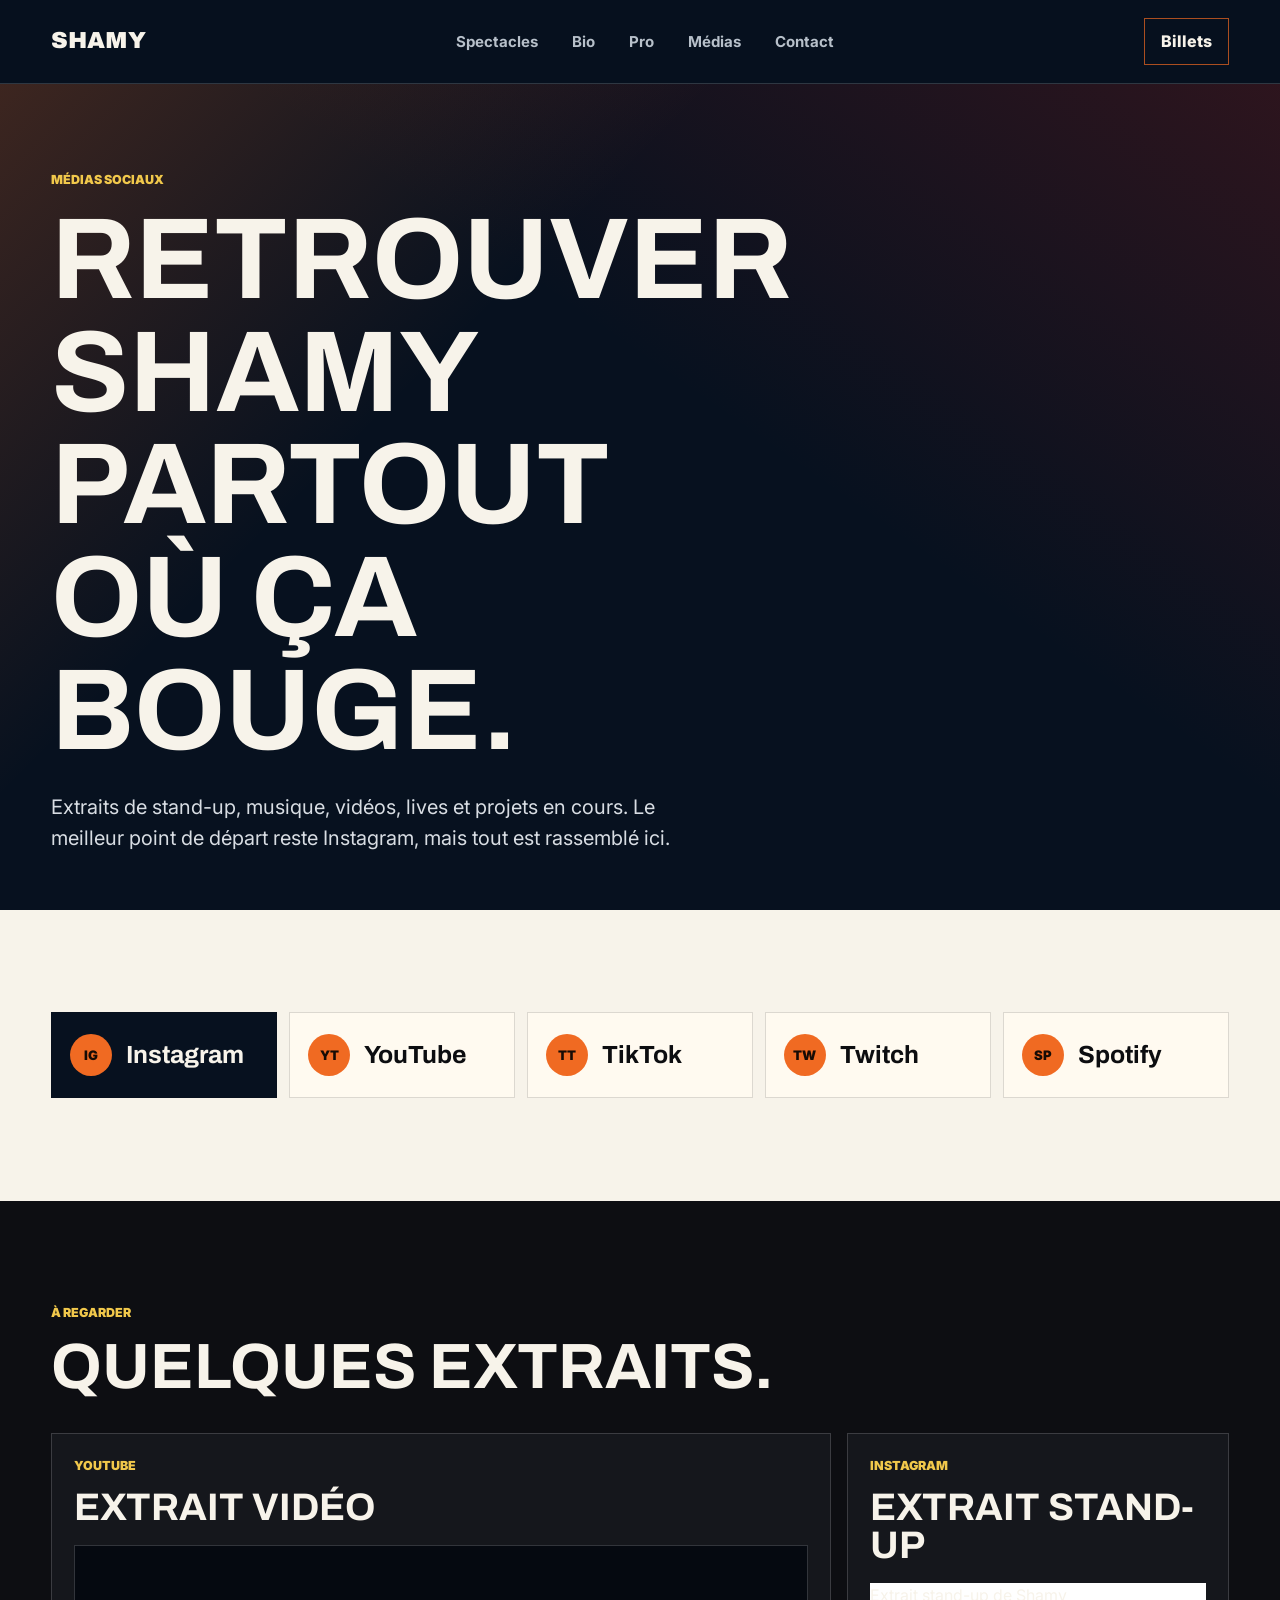
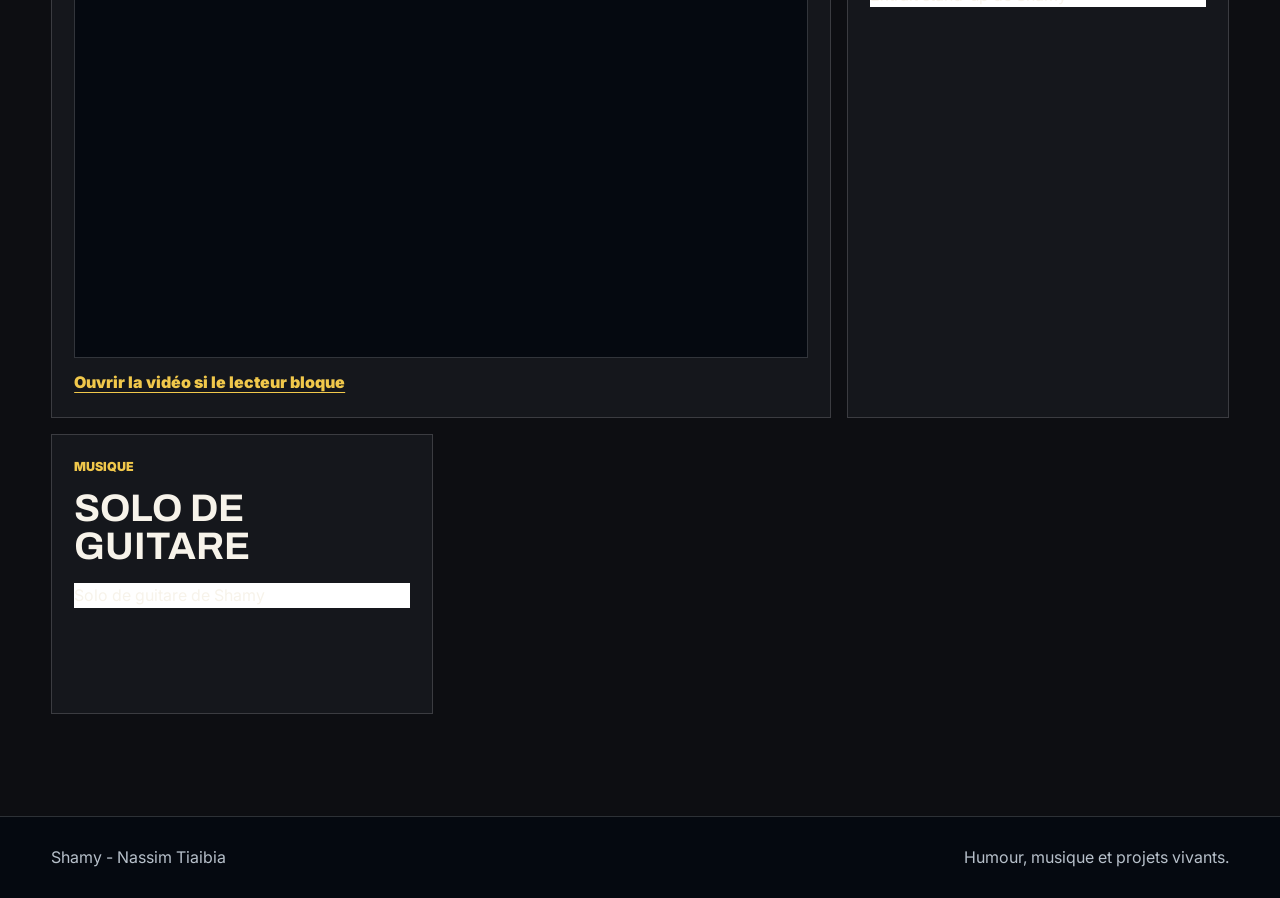
==== medias.html @ 65a9c9ff "Add files via upload" ====
<!doctype html>
<html lang="fr">
  <head>
    <meta charset="utf-8">
    <meta name="viewport" content="width=device-width, initial-scale=1">
    <title>Médias | Shamy</title>
    <meta
      name="description"
      content="Liens médias de Shamy : Instagram, YouTube, TikTok, Twitch, Spotify et extraits."
    >
    <link rel="preconnect" href="https://fonts.googleapis.com">
    <link rel="preconnect" href="https://fonts.gstatic.com" crossorigin>
    <link
      href="https://fonts.googleapis.com/css2?family=Archivo:wght@500;700;800;900&family=Inter:wght@400;500;600;700&display=swap"
      rel="stylesheet"
    >
    <link rel="stylesheet" href="styles.css">
  </head>
  <body>
    <header class="site-header">
      <a class="brand" href="index.html" aria-label="Retour à l'accueil">Shamy</a>
      <nav class="main-nav" aria-label="Navigation principale">
        <a href="index.html#spectacles">Spectacles</a>
        <a href="index.html#bio">Bio</a>
        <a href="pro.html">Pro</a>
        <a href="medias.html">Médias</a>
        <a href="index.html#contact">Contact</a>
      </nav>
      <a class="header-cta" href="https://lepointdevente.com/billets/broufissionnel?lang=fr">Billets</a>
    </header>

    <main>
      <section class="media-hero section-band">
        <div class="hero-copy">
          <p class="eyebrow">Médias sociaux</p>
          <h1>Retrouver Shamy partout où ça bouge.</h1>
          <p class="hero-text">
            Extraits de stand-up, musique, vidéos, lives et projets en cours. Le meilleur point de départ
            reste Instagram, mais tout est rassemblé ici.
          </p>
        </div>
      </section>

      <section class="section section-links">
        <div class="social-directory">
          <a class="social-card primary-social" href="https://www.instagram.com/shamynt_/" aria-label="Instagram de Shamy">
            <span class="social-icon">IG</span>
            <strong>Instagram</strong>
          </a>
          <a class="social-card" href="https://www.youtube.com/@shamytv1228" aria-label="YouTube de Shamy">
            <span class="social-icon">YT</span>
            <strong>YouTube</strong>
          </a>
          <a class="social-card" href="https://www.tiktok.com/@shamynt_" aria-label="TikTok de Shamy">
            <span class="social-icon">TT</span>
            <strong>TikTok</strong>
          </a>
          <a class="social-card" href="https://www.twitch.tv/Shamytv" aria-label="Twitch de Shamy">
            <span class="social-icon">TW</span>
            <strong>Twitch</strong>
          </a>
          <a class="social-card" href="https://open.spotify.com/search/Shamy%20N%20Where%20It%20All%20Begins" aria-label="Spotify de Shamy N">
            <span class="social-icon">SP</span>
            <strong>Spotify</strong>
          </a>
        </div>
      </section>

      <section class="section section-media">
        <div class="section-heading">
          <p class="eyebrow">À regarder</p>
          <h2>Quelques extraits.</h2>
        </div>
        <div class="media-grid">
          <article class="media-card media-card-large">
            <span class="media-type">YouTube</span>
            <h3>Extrait vidéo</h3>
            <div class="video-frame">
              <iframe
                src="https://www.youtube-nocookie.com/embed/VKzkAfLOxN0?rel=0"
                title="Extrait vidéo de Shamy"
                loading="lazy"
                referrerpolicy="strict-origin-when-cross-origin"
                allow="accelerometer; autoplay; clipboard-write; encrypted-media; gyroscope; picture-in-picture; web-share"
                allowfullscreen
              ></iframe>
            </div>
            <a class="media-fallback" href="https://www.youtube.com/watch?v=VKzkAfLOxN0">Ouvrir la vidéo si le lecteur bloque</a>
          </article>
          <article class="media-card">
            <span class="media-type">Instagram</span>
            <h3>Extrait stand-up</h3>
            <blockquote
              class="instagram-media"
              data-instgrm-permalink="https://www.instagram.com/p/DWj_fCjkczj/"
              data-instgrm-version="14"
            >
              <a href="https://www.instagram.com/p/DWj_fCjkczj/">Extrait stand-up de Shamy</a>
            </blockquote>
          </article>
          <article class="media-card">
            <span class="media-type">Musique</span>
            <h3>Solo de guitare</h3>
            <blockquote
              class="instagram-media"
              data-instgrm-permalink="https://www.instagram.com/p/ChflU3IAAlZ/"
              data-instgrm-version="14"
            >
              <a href="https://www.instagram.com/p/ChflU3IAAlZ/">Solo de guitare de Shamy</a>
            </blockquote>
          </article>
        </div>
      </section>
    </main>

    <footer class="site-footer">
      <p>Shamy - Nassim Tiaibia</p>
      <p>Humour, musique et projets vivants.</p>
    </footer>
    <script src="script.js"></script>
    <script async src="https://www.instagram.com/embed.js"></script>
  </body>
</html>
---- styles.css ----
:root {
  --night: #07111f;
  --ink: #0c0d10;
  --paper: #f7f3ea;
  --muted: #b7c0ca;
  --blue: #12345a;
  --orange: #f06a22;
  --red: #c52318;
  --gold: #f1c84b;
  --line: rgba(255, 255, 255, 0.16);
  --shadow: 0 24px 70px rgba(0, 0, 0, 0.34);
}

* {
  box-sizing: border-box;
}

html {
  scroll-behavior: smooth;
}

body {
  margin: 0;
  background: var(--night);
  color: var(--paper);
  font-family: "Inter", Arial, sans-serif;
  line-height: 1.55;
}

img {
  display: block;
  max-width: 100%;
}

a {
  color: inherit;
  text-decoration: none;
}

.site-header {
  position: sticky;
  top: 0;
  z-index: 20;
  display: grid;
  grid-template-columns: auto 1fr auto;
  gap: 24px;
  align-items: center;
  padding: 18px clamp(18px, 4vw, 56px);
  background: rgba(7, 17, 31, 0.9);
  border-bottom: 1px solid var(--line);
  backdrop-filter: blur(18px);
}

.brand,
h1,
h2,
h3 {
  font-family: "Archivo", Impact, sans-serif;
  line-height: 0.98;
}

.brand {
  color: var(--paper);
  font-size: 1.45rem;
  font-weight: 900;
  text-transform: uppercase;
}

.main-nav {
  display: flex;
  justify-content: center;
  gap: clamp(14px, 3vw, 34px);
  color: var(--muted);
  font-size: 0.94rem;
  font-weight: 700;
}

.main-nav a,
.social-links a {
  transition: color 180ms ease, transform 180ms ease;
}

.main-nav a:hover,
.social-links a:hover {
  color: var(--gold);
}

.header-cta {
  padding: 10px 16px;
  border: 1px solid rgba(240, 106, 34, 0.7);
  color: var(--paper);
  font-weight: 800;
}

.section-band {
  min-height: calc(100vh - 74px);
  padding: clamp(34px, 6vw, 86px) clamp(18px, 4vw, 56px) 46px;
}

.hero {
  display: grid;
  grid-template-columns: minmax(0, 0.9fr) minmax(340px, 1.1fr);
  gap: clamp(28px, 5vw, 70px);
  align-items: center;
  background:
    linear-gradient(135deg, rgba(197, 35, 24, 0.18), transparent 34%),
    linear-gradient(215deg, rgba(240, 106, 34, 0.22), transparent 42%),
    var(--night);
}

.pro-hero {
  display: grid;
  align-items: center;
  background:
    linear-gradient(135deg, rgba(197, 35, 24, 0.22), transparent 34%),
    linear-gradient(215deg, rgba(18, 52, 90, 0.64), transparent 46%),
    var(--night);
}

.media-hero {
  display: grid;
  align-items: center;
  background:
    linear-gradient(135deg, rgba(240, 106, 34, 0.23), transparent 34%),
    linear-gradient(215deg, rgba(197, 35, 24, 0.2), transparent 42%),
    var(--night);
}

.hero-copy {
  max-width: 690px;
}

.eyebrow,
.tag,
.media-type {
  margin: 0 0 14px;
  color: var(--gold);
  font-size: 0.78rem;
  font-weight: 900;
  text-transform: uppercase;
}

h1 {
  max-width: 820px;
  margin: 0;
  font-size: clamp(3.5rem, 9vw, 8.8rem);
  text-transform: uppercase;
}

.hero-text {
  max-width: 650px;
  margin: 24px 0 0;
  color: #d8dde3;
  font-size: clamp(1.02rem, 1.8vw, 1.25rem);
}

.hero-actions {
  display: flex;
  flex-wrap: wrap;
  gap: 14px;
  margin-top: 30px;
}

.button {
  display: inline-flex;
  min-height: 48px;
  align-items: center;
  justify-content: center;
  padding: 13px 18px;
  border: 1px solid transparent;
  border-radius: 6px;
  font-weight: 900;
  transition: transform 180ms ease, background 180ms ease, border-color 180ms ease;
}

.button:hover,
.header-cta:hover {
  transform: translateY(-2px);
}

.button:disabled {
  cursor: wait;
  opacity: 0.72;
  transform: none;
}

.button-primary {
  background: var(--orange);
  color: #160b05;
}

.button-primary:hover {
  background: #ff8337;
}

.button-secondary {
  border-color: rgba(255, 255, 255, 0.32);
  color: var(--paper);
}

.button-secondary:hover {
  border-color: var(--gold);
}

.hero-media {
  position: relative;
  min-height: 390px;
  overflow: hidden;
  border: 1px solid var(--line);
  box-shadow: var(--shadow);
}

.hero-media img {
  width: 100%;
  height: 100%;
  min-height: 390px;
  object-fit: cover;
}

.event-chip {
  position: absolute;
  right: 18px;
  bottom: 18px;
  width: min(250px, calc(100% - 36px));
  padding: 18px;
  background: rgba(7, 17, 31, 0.92);
  border: 1px solid rgba(255, 255, 255, 0.2);
}

.event-chip span {
  display: block;
  color: var(--gold);
  font-size: 0.82rem;
  font-weight: 900;
  text-transform: uppercase;
}

.event-chip strong {
  display: block;
  margin-top: 5px;
  font-family: "Archivo", Impact, sans-serif;
  font-size: 1.8rem;
  text-transform: uppercase;
}

.section {
  padding: clamp(58px, 8vw, 112px) clamp(18px, 4vw, 56px);
}

.section-heading {
  max-width: 760px;
  margin-bottom: 34px;
}

h2 {
  margin: 0;
  font-size: clamp(2.4rem, 5vw, 5rem);
  text-transform: uppercase;
}

h3 {
  margin: 0;
  font-size: clamp(1.55rem, 3vw, 2.5rem);
  text-transform: uppercase;
}

.section-events {
  background: var(--paper);
  color: var(--ink);
}

.section-events .eyebrow,
.section-events .tag {
  color: var(--red);
}

.event-feature {
  display: grid;
  grid-template-columns: minmax(260px, 420px) minmax(0, 1fr);
  gap: clamp(24px, 5vw, 70px);
  align-items: center;
}

.poster-frame {
  overflow: hidden;
  border: 1px solid rgba(12, 13, 16, 0.16);
  box-shadow: 18px 18px 0 var(--gold);
}

.poster-frame img {
  width: 100%;
  aspect-ratio: 4 / 5;
  object-fit: cover;
}

.event-details {
  max-width: 770px;
}

.event-details p {
  color: #34383d;
  font-size: 1.05rem;
}

.event-facts {
  display: grid;
  grid-template-columns: repeat(3, minmax(0, 1fr));
  gap: 12px;
  margin: 26px 0;
}

.event-facts div,
.secondary-events article,
.media-card,
.contact-panel {
  border: 1px solid rgba(255, 255, 255, 0.16);
}

.event-facts div {
  min-height: 102px;
  padding: 16px;
  background: #fffaf0;
  border-color: rgba(12, 13, 16, 0.13);
}

dt {
  color: var(--red);
  font-size: 0.75rem;
  font-weight: 900;
  text-transform: uppercase;
}

dd {
  margin: 6px 0 0;
  font-weight: 900;
}

.secondary-events {
  display: grid;
  grid-template-columns: repeat(2, minmax(0, 1fr));
  gap: 18px;
  margin-top: 42px;
}

.secondary-events.single-event {
  grid-template-columns: minmax(0, 0.72fr);
}

.secondary-events article {
  padding: 24px;
  border-color: rgba(12, 13, 16, 0.14);
  background: #fffaf0;
}

.secondary-events p {
  color: #3f444a;
}

.section-bio {
  display: grid;
  grid-template-columns: minmax(0, 1fr) minmax(260px, 430px);
  gap: clamp(32px, 6vw, 78px);
  align-items: start;
  background:
    linear-gradient(90deg, rgba(18, 52, 90, 0.65), transparent),
    #0a1424;
}

.bio-copy {
  max-width: 820px;
}

.bio-copy p:not(.eyebrow) {
  color: #d5dce5;
  font-size: 1.08rem;
}

.bio-stats {
  display: grid;
  gap: 12px;
}

.bio-stats span {
  display: block;
  padding: 18px;
  background: rgba(255, 255, 255, 0.06);
  border-left: 5px solid var(--orange);
  font-family: "Archivo", Impact, sans-serif;
  font-size: clamp(1.35rem, 3vw, 2.3rem);
  font-weight: 900;
  text-transform: uppercase;
}

.section-pro {
  background: #fffaf0;
  color: var(--ink);
}

.section-pro .eyebrow,
.section-pro .tag {
  color: var(--red);
}

.pro-grid {
  display: grid;
  grid-template-columns: repeat(3, minmax(0, 1fr));
  gap: 16px;
  margin-bottom: 28px;
}

.pro-grid article {
  min-height: 260px;
  padding: 24px;
  border: 1px solid rgba(12, 13, 16, 0.14);
  background: var(--paper);
}

.pro-grid p:not(.tag) {
  color: #3f444a;
}

.pro-page-section {
  padding-top: clamp(44px, 6vw, 78px);
}

.section-pro-proof {
  background: #0d0e12;
}

.proof-layout {
  display: grid;
  grid-template-columns: minmax(0, 0.8fr) minmax(320px, 0.9fr);
  gap: clamp(24px, 5vw, 62px);
  align-items: start;
}

.proof-layout p {
  max-width: 680px;
  color: #d5dce5;
  font-size: 1.08rem;
}

.proof-card {
  min-height: auto;
}

.section-media {
  background: #0d0e12;
}

.media-grid {
  display: grid;
  grid-template-columns: repeat(3, minmax(0, 1fr));
  gap: 16px;
}

.media-card {
  min-height: 280px;
  padding: 22px;
  background: #15171c;
  display: flex;
  flex-direction: column;
  justify-content: flex-start;
  transition: transform 180ms ease, border-color 180ms ease, background 180ms ease;
}

.media-card-large {
  grid-column: span 2;
}

.media-card:hover {
  transform: translateY(-5px);
  border-color: rgba(240, 106, 34, 0.8);
  background: #1b2028;
}

.media-card p {
  color: var(--muted);
}

.media-page-link {
  margin-top: 24px;
}

.section-links {
  background: var(--paper);
  color: var(--ink);
}

.social-directory {
  display: grid;
  grid-template-columns: repeat(5, minmax(0, 1fr));
  gap: 12px;
}

.social-card {
  min-height: 86px;
  padding: 18px;
  border: 1px solid rgba(12, 13, 16, 0.14);
  background: #fffaf0;
  display: flex;
  align-items: center;
  gap: 14px;
  transition: transform 180ms ease, border-color 180ms ease;
}

.social-card:hover {
  transform: translateY(-5px);
  border-color: rgba(197, 35, 24, 0.5);
}

.social-icon {
  display: inline-flex;
  width: 42px;
  height: 42px;
  flex: 0 0 42px;
  align-items: center;
  justify-content: center;
  border-radius: 50%;
  background: var(--orange);
  color: #160b05;
  font-size: 0.82rem;
  font-weight: 900;
}

.social-card strong {
  display: block;
  font-family: "Archivo", Impact, sans-serif;
  font-size: clamp(1.2rem, 2vw, 1.55rem);
  line-height: 1;
  overflow-wrap: anywhere;
}

.primary-social {
  background: var(--night);
  color: var(--paper);
}

.video-frame {
  position: relative;
  width: 100%;
  aspect-ratio: 16 / 9;
  margin-top: 18px;
  overflow: hidden;
  border: 1px solid rgba(255, 255, 255, 0.18);
  background: #050910;
}

.video-frame iframe {
  position: absolute;
  inset: 0;
  width: 100%;
  height: 100%;
  border: 0;
}

.media-fallback {
  display: inline-flex;
  width: fit-content;
  margin-top: 12px;
  color: var(--gold);
  font-weight: 900;
  text-decoration: underline;
  text-underline-offset: 4px;
}

.instagram-media {
  width: 100%;
  min-width: 0 !important;
  max-width: 100% !important;
  margin: 18px 0 0 !important;
  background: #ffffff;
}

.section-contact {
  display: grid;
  grid-template-columns: minmax(0, 0.9fr) minmax(320px, 0.8fr);
  gap: clamp(26px, 5vw, 64px);
  align-items: center;
  background: var(--paper);
  color: var(--ink);
}

.section-contact .eyebrow {
  color: var(--red);
}

.contact-panel {
  padding: 24px;
  background: var(--night);
  color: var(--paper);
}

.booking-form,
.newsletter-form {
  display: grid;
  gap: 14px;
}

.botcheck {
  display: none;
}

.form-row {
  display: grid;
  gap: 7px;
}

.form-row label {
  color: var(--muted);
  font-size: 0.82rem;
  font-weight: 900;
  text-transform: uppercase;
}

.form-row input,
.form-row textarea {
  width: 100%;
  border: 1px solid rgba(255, 255, 255, 0.18);
  border-radius: 6px;
  background: rgba(255, 255, 255, 0.08);
  color: var(--paper);
  font: inherit;
  padding: 13px 14px;
  outline: none;
}

.form-row textarea {
  resize: vertical;
}

.form-row input:focus,
.form-row textarea:focus {
  border-color: var(--gold);
  box-shadow: 0 0 0 3px rgba(241, 200, 75, 0.14);
}

.social-links {
  display: flex;
  flex-wrap: wrap;
  gap: 10px 18px;
  margin-top: 22px;
  color: var(--muted);
  font-weight: 800;
}

.contact-email {
  margin: 14px 0 0;
  color: var(--gold);
  font-weight: 900;
}

.contact-email a {
  text-decoration: underline;
  text-underline-offset: 4px;
}

.form-status {
  margin-top: 18px;
  padding: 18px;
  border-radius: 6px;
  font-weight: 800;
}

.form-status.is-success {
  background: rgba(241, 200, 75, 0.14);
  border: 1px solid rgba(241, 200, 75, 0.48);
  color: var(--paper);
}

.form-status.is-error {
  background: rgba(197, 35, 24, 0.16);
  border: 1px solid rgba(197, 35, 24, 0.52);
  color: var(--paper);
}

.site-footer {
  display: flex;
  justify-content: space-between;
  gap: 18px;
  padding: 28px clamp(18px, 4vw, 56px);
  color: var(--muted);
  background: #050910;
  border-top: 1px solid var(--line);
}

.site-footer p {
  margin: 0;
}

.success-page {
  min-height: 100vh;
  background:
    linear-gradient(135deg, rgba(197, 35, 24, 0.18), transparent 34%),
    linear-gradient(215deg, rgba(240, 106, 34, 0.22), transparent 42%),
    var(--night);
}

.success-wrap {
  min-height: 100vh;
  display: grid;
  place-items: center;
  padding: 24px;
}

.success-panel {
  width: min(760px, 100%);
  padding: clamp(28px, 6vw, 64px);
  border: 1px solid var(--line);
  background: rgba(7, 17, 31, 0.9);
  box-shadow: var(--shadow);
}

.success-panel h1 {
  font-size: clamp(3.2rem, 8vw, 7rem);
}

.success-panel p:not(.eyebrow) {
  max-width: 560px;
  color: #d8dde3;
  font-size: 1.12rem;
}

@media (max-width: 960px) {
  .site-header {
    grid-template-columns: 1fr auto;
  }

  .main-nav {
    grid-column: 1 / -1;
    grid-row: 2;
    justify-content: flex-start;
    overflow-x: auto;
    padding-bottom: 2px;
  }

  .hero,
  .event-feature,
  .section-bio,
  .section-contact,
  .proof-layout {
    grid-template-columns: 1fr;
  }

  .section-band {
    min-height: auto;
  }

  .media-grid {
    grid-template-columns: repeat(2, minmax(0, 1fr));
  }

  .secondary-events.single-event,
  .pro-grid,
  .social-directory {
    grid-template-columns: 1fr;
  }

  .media-card-large {
    grid-column: span 2;
  }
}

@media (max-width: 650px) {
  .header-cta {
    padding: 9px 12px;
  }

  .hero-media,
  .hero-media img {
    min-height: 270px;
  }

  .event-facts,
  .secondary-events,
  .media-grid {
    grid-template-columns: 1fr;
  }

  .media-card-large {
    grid-column: span 1;
  }

  .poster-frame {
    box-shadow: 10px 10px 0 var(--gold);
  }

  .site-footer {
    flex-direction: column;
  }
}
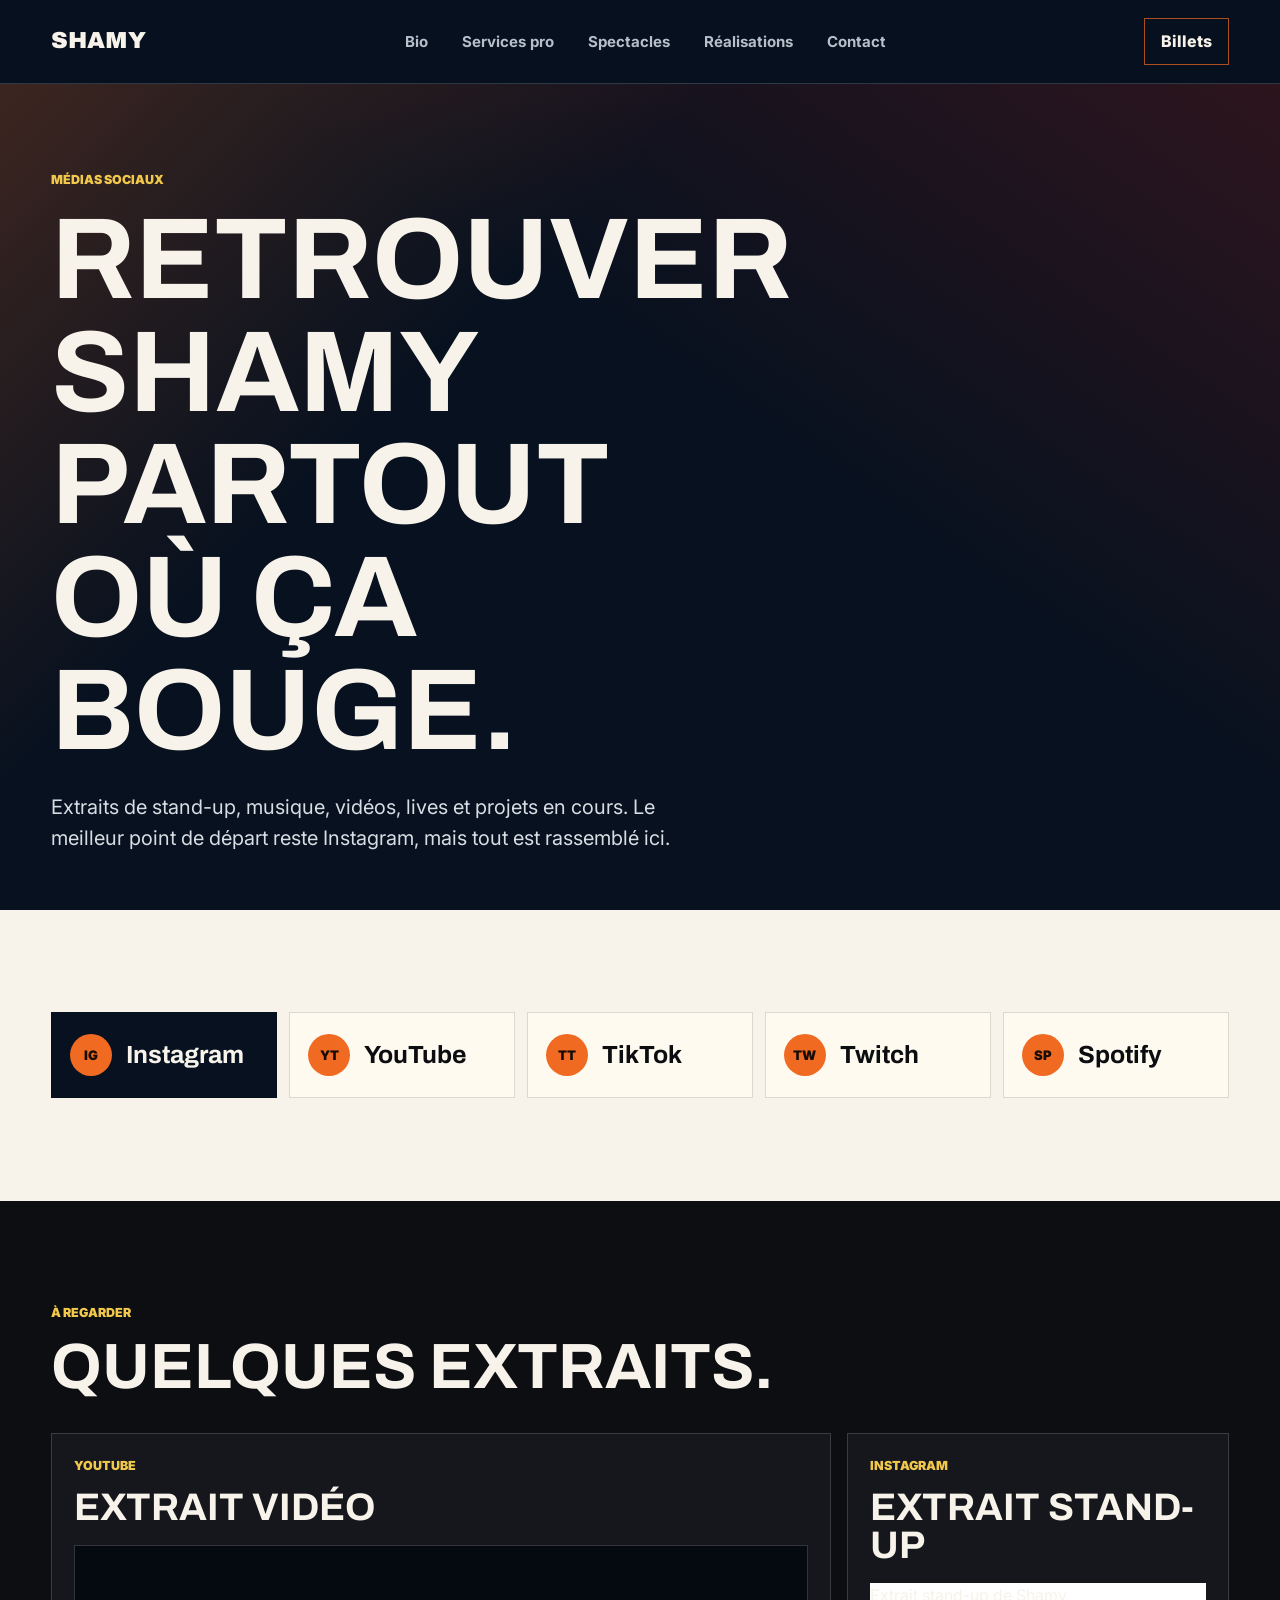
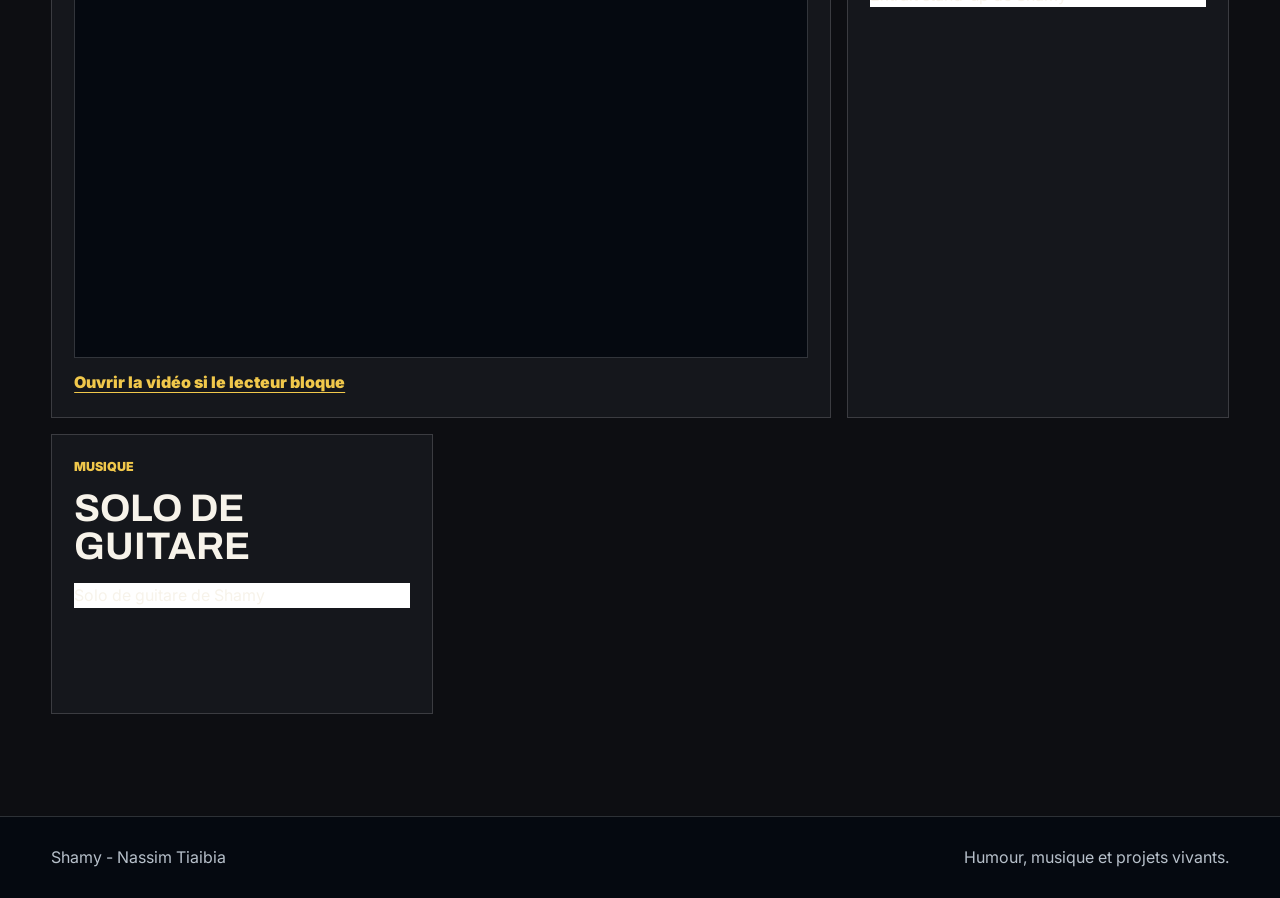
==== commit b839d6d7: "Add files via upload" ====
--- a/medias.html
+++ b/medias.html
@@ -14,16 +14,17 @@
       href="https://fonts.googleapis.com/css2?family=Archivo:wght@500;700;800;900&family=Inter:wght@400;500;600;700&display=swap"
       rel="stylesheet"
     >
+    <link rel="icon" type="image/png" href="assets/shamy-icon.png">
     <link rel="stylesheet" href="styles.css">
   </head>
   <body>
     <header class="site-header">
       <a class="brand" href="index.html" aria-label="Retour à l'accueil">Shamy</a>
       <nav class="main-nav" aria-label="Navigation principale">
+        <a href="index.html#bio">Bio</a>
+        <a href="pro.html">Services pro</a>
         <a href="index.html#spectacles">Spectacles</a>
-        <a href="index.html#bio">Bio</a>
-        <a href="pro.html">Pro</a>
-        <a href="medias.html">Médias</a>
+        <a href="medias.html">Réalisations</a>
         <a href="index.html#contact">Contact</a>
       </nav>
       <a class="header-cta" href="https://lepointdevente.com/billets/broufissionnel?lang=fr">Billets</a>
